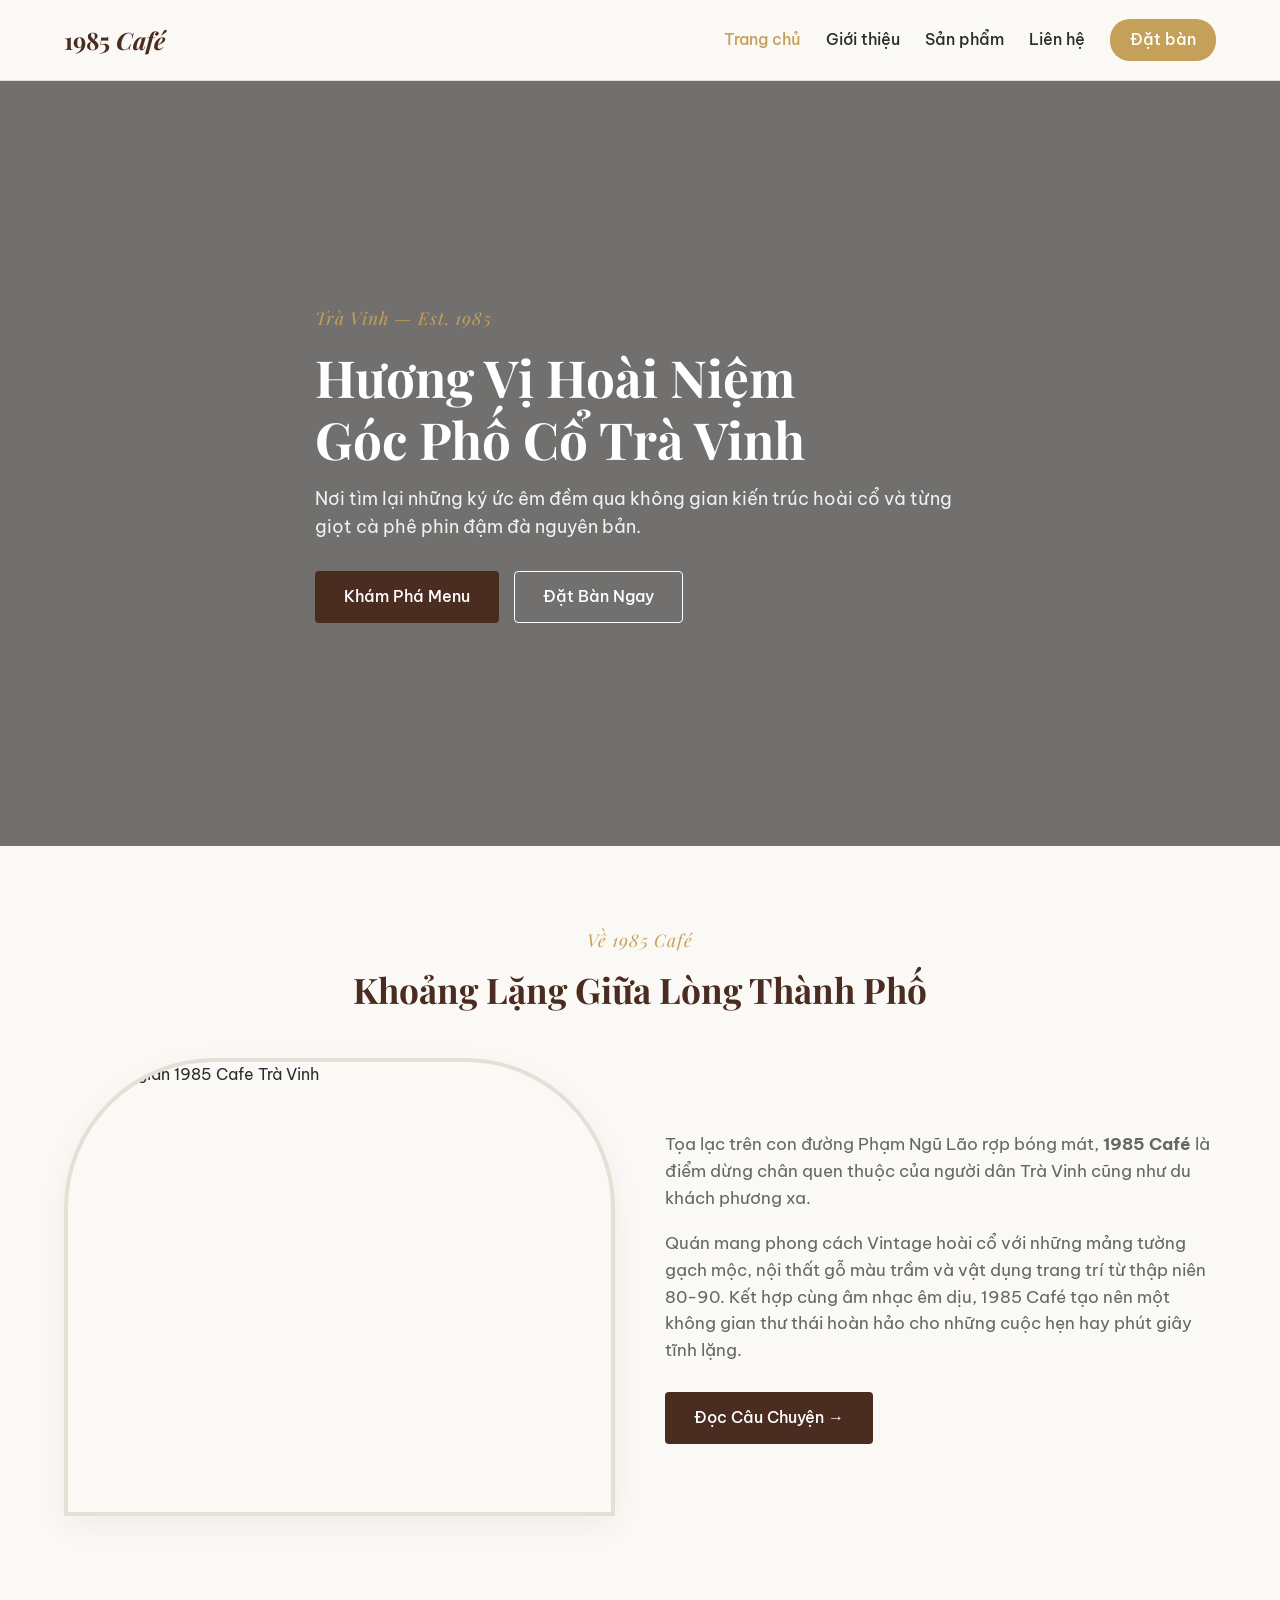
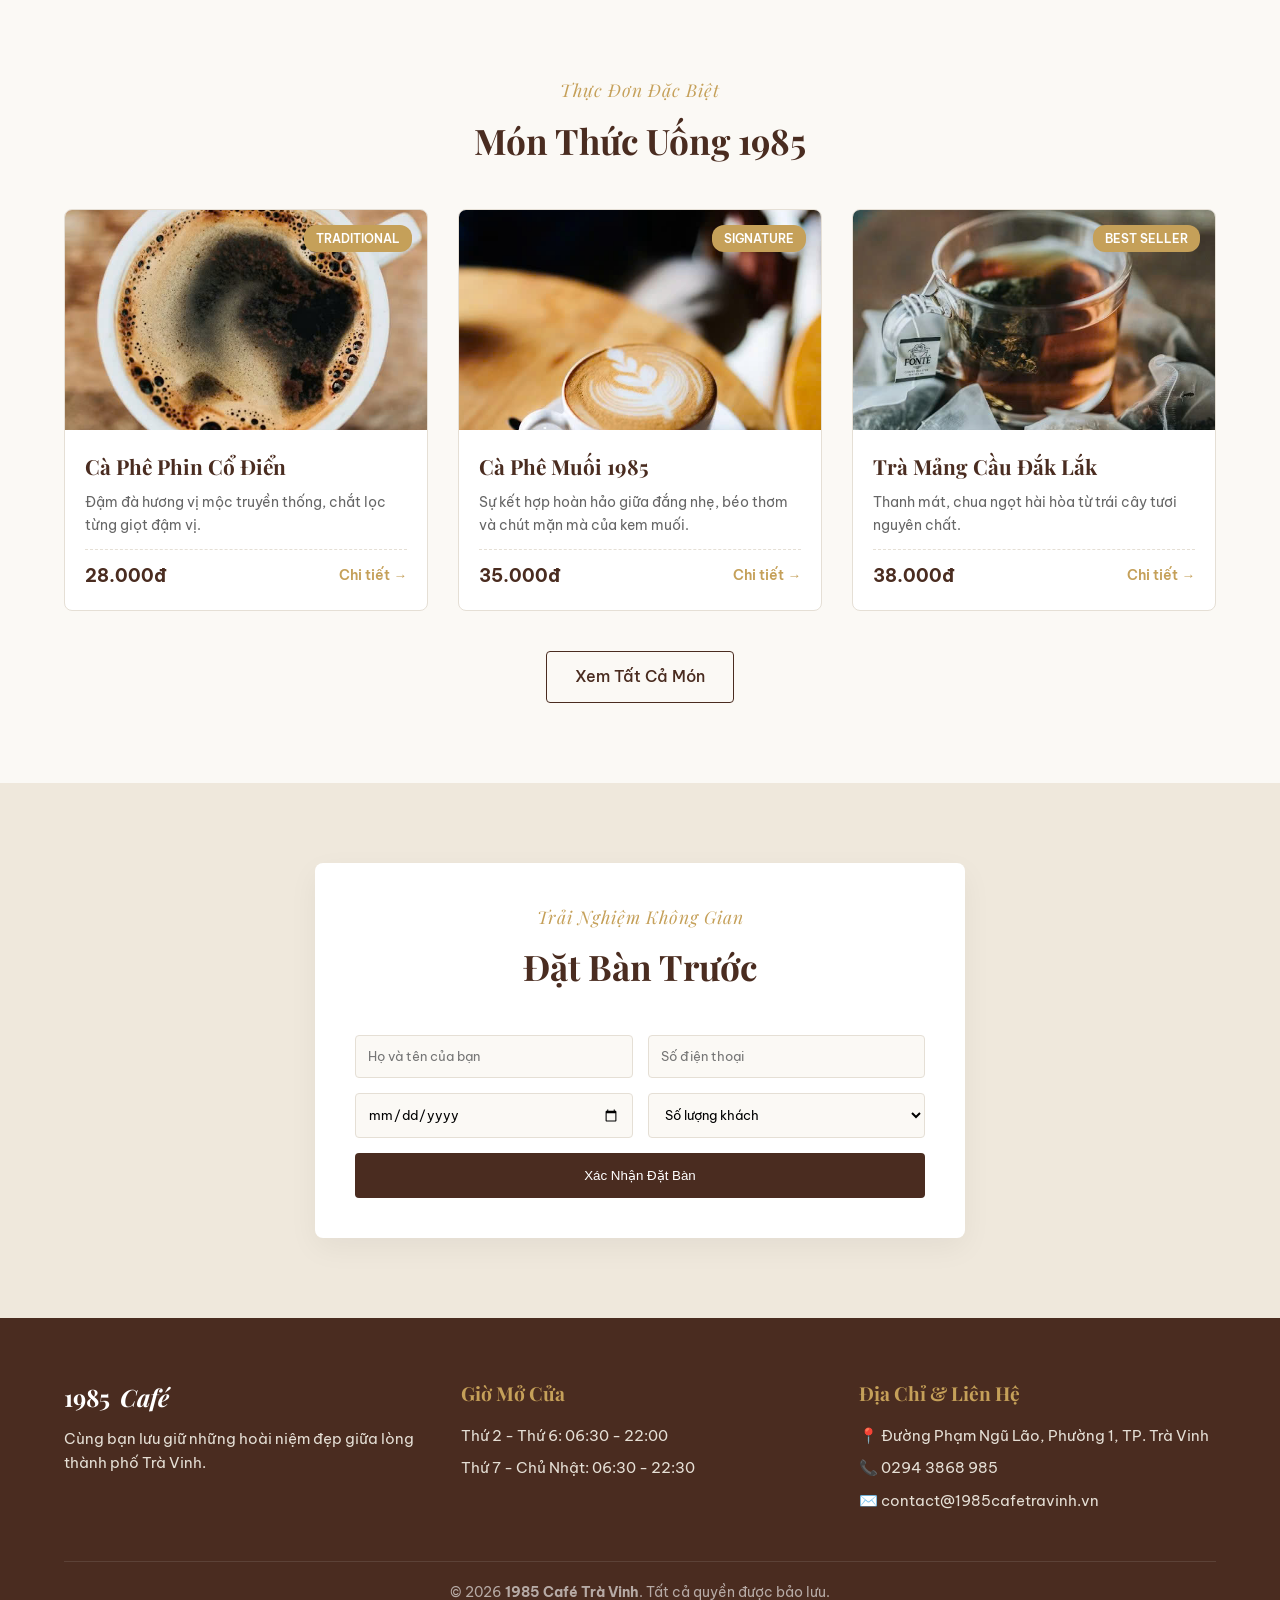
==== index.html @ 1c842d59 "A" ====
<!DOCTYPE html>
<html lang="vi">
<head>
  <meta charset="UTF-8">
  <meta name="viewport" content="width=device-width, initial-scale=1.0">
  <title>1985 Café Trà Vinh - Không Gian Cổ Điển & Hương Vị Hoài Niệm</title>
  
  <!-- Google Fonts: Playfair Display (Serif cổ điển) & Be Vietnam Pro (Sans-serif) -->
  <link rel="preconnect" href="https://fonts.googleapis.com">
  <link rel="preconnect" href="https://fonts.gstatic.com" crossorigin>
  <link href="https://fonts.googleapis.com/css2?family=Be+Vietnam+Pro:wght@300;400;500;600&family=Playfair+Display:ital,wght@0,600;0,700;1,400&display=swap" rel="stylesheet">
  
  <!-- CSS -->
  <link rel="stylesheet" href="css/style.css">
</head>
<body>

  <!-- ==========================================
       1. HEADER / NAVIGATION
       ========================================== -->
  <header class="header">
    <div class="container nav-container">
      <a href="index.html" class="logo">
        <img src="assets/logo.jpg" alt="1985 Cafe Logo" class="logo-img" onerror="this.style.display='none'">
        <span>1985 <i>Café</i></span>
      </a>
      
      <nav class="nav-menu">
        <a href="index.html" class="nav-link active">Trang chủ</a>
        <a href="html/gioi-thieu.html" class="nav-link">Giới thiệu</a>
        <a href="html/san-pham.html" class="nav-link">Sản phẩm</a>
        <a href="html/lien-he.html" class="nav-link">Liên hệ</a>
        <a href="#booking" class="nav-link btn-gold">Đặt bàn</a>
      </nav>
    </div>
  </header>

  <!-- ==========================================
       2. HERO SECTION
       ========================================== -->
  <section class="hero">
    <div class="hero-overlay"></div>
    <div class="container hero-content">
      <span class="sub-title">Trà Vinh — Est. 1985</span>
      <h1 class="classic-title">Hương Vị Hoài Niệm<br>Góc Phố Cổ Trà Vinh</h1>
      <p class="hero-desc">Nơi tìm lại những ký ức êm đềm qua không gian kiến trúc hoài cổ và từng giọt cà phê phin đậm đà nguyên bản.</p>
      <div class="hero-btns">
        <a href="html/san-pham.html" class="btn btn-primary">Khám Phá Menu</a>
        <a href="#booking" class="btn btn-outline">Đặt Bàn Ngay</a>
      </div>
    </div>
  </section>

  <!-- ==========================================
       3. CÂU CHUYỆN / GIỚI THIỆU QUÁN
       ========================================== -->
  <section class="section-padding container">
    <div class="text-center">
      <span class="sub-title">Về 1985 Café</span>
      <h2 class="section-title">Khoảng Lặng Giữa Lòng Thành Phố</h2>
    </div>
    <div class="about-grid">
      <div class="arch-card">
        <img src="https://images.unsplash.com/photo-1554118811-1e0d58224f24?auto=format&fit=crop&w=800&q=80" alt="Không gian 1985 Cafe Trà Vinh">
      </div>
      <div class="about-text">
        <p>Tọa lạc trên con đường Phạm Ngũ Lão rợp bóng mát, <strong>1985 Café</strong> là điểm dừng chân quen thuộc của người dân Trà Vinh cũng như du khách phương xa.</p>
        <p>Quán mang phong cách Vintage hoài cổ với những mảng tường gạch mộc, nội thất gỗ màu trầm và vật dụng trang trí từ thập niên 80-90. Kết hợp cùng âm nhạc êm dịu, 1985 Café tạo nên một không gian thư thái hoàn hảo cho những cuộc hẹn hay phút giây tĩnh lặng.</p>
        <a href="html/gioi-thieu.html" class="btn btn-primary" style="margin-top: 10px;">Đọc Câu Chuyện &rarr;</a>
      </div>
    </div>
  </section>

  <!-- ==========================================
       4. SẢN PHẨM NỔI BẬT (Đã truyền ID sang chi-tiet.html)
       ========================================== -->
  <section class="section-padding container">
    <div class="text-center">
      <span class="sub-title">Thực Đơn Đặc Biệt</span>
      <h2 class="section-title">Món Thức Uống 1985</h2>
    </div>

    <div class="menu-grid">
      <!-- Món 1: ID = 1 -->
      <div class="menu-card">
        <div class="card-img">
        <img src="assets/cafe-den.jpg" alt="Cà Phê Phin 1985" alt="Cà Phê Phin 1985">
          <span class="badge">Traditional</span>
        </div>
        <div class="card-body">
          <h3 class="item-title">Cà Phê Phin Cổ Điển</h3>
          <p class="item-desc">Đậm đà hương vị mộc truyền thống, chắt lọc từng giọt đậm vị.</p>
          <div class="card-footer">
            <span class="item-price">28.000đ</span>
            <!-- Truyền id=1 vào URL -->
            <a href="html/chi-tiet.html?id=1" class="link-detail">Chi tiết &rarr;</a>
          </div>
        </div>
      </div>

      <!-- Món 2: ID = 2 -->
      <div class="menu-card">
        <div class="card-img">
          <img src="assets/cafe-muoi-1985.jpg" alt="Cà Phê Muối" alt="Cà Phê Muối">
          <span class="badge">Signature</span>
        </div>
        <div class="card-body">
          <h3 class="item-title">Cà Phê Muối 1985</h3>
          <p class="item-desc">Sự kết hợp hoàn hảo giữa đắng nhẹ, béo thơm và chút mặn mà của kem muối.</p>
          <div class="card-footer">
            <span class="item-price">35.000đ</span>
            <!-- Truyền id=2 vào URL -->
            <a href="html/chi-tiet.html?id=2" class="link-detail">Chi tiết &rarr;</a>
          </div>
        </div>
      </div>

      <!-- Món 3: ID = 3 -->
      <div class="menu-card">
        <div class="card-img">
          <img src="../assets/tra-mang-cau-dak-lak.jpg" alt="Trà Trái Cây">
          <span class="badge">Best Seller</span>
        </div>
        <div class="card-body">
          <h3 class="item-title">Trà Mảng Cầu Đắk Lắk</h3>
          <p class="item-desc">Thanh mát, chua ngọt hài hòa từ trái cây tươi nguyên chất.</p>
          <div class="card-footer">
            <span class="item-price">38.000đ</span>
            <!-- Truyền id=3 vào URL -->
            <a href="html/chi-tiet.html?id=3" class="link-detail">Chi tiết &rarr;</a>
          </div>
        </div>
      </div>
    </div>

    <div class="text-center" style="margin-top: 40px;">
      <a href="html/san-pham.html" class="btn btn-outline" style="color: var(--primary-color); border-color: var(--primary-color);">Xem Tất Cả Món</a>
    </div>
  </section>

  <!-- ==========================================
       5. ĐẶT BÀN TRỰC TUYẾN
       ========================================== -->
  <section id="booking" class="section-padding">
    <div class="container">
      <div class="booking-box">
        <div class="text-center">
          <span class="sub-title">Trải Nghiệm Không Gian</span>
          <h2 class="section-title">Đặt Bàn Trước</h2>
        </div>
        <form class="booking-form" id="bookingForm">
          <div class="form-group">
            <input type="text" placeholder="Họ và tên của bạn" required>
          </div>
          <div class="form-group">
            <input type="tel" placeholder="Số điện thoại" required>
          </div>
          <div class="form-group">
            <input type="date" required>
          </div>
          <div class="form-group">
            <select required>
              <option value="" disabled selected>Số lượng khách</option>
              <option value="1-2">1 - 2 Người</option>
              <option value="3-5">3 - 5 Người</option>
              <option value="5+">Nhóm trên 5 người</option>
            </select>
          </div>
          <button type="submit" class="btn btn-primary btn-full">Xác Nhận Đặt Bàn</button>
        </form>
      </div>
    </div>
  </section>

  <!-- ==========================================
       6. FOOTER
       ========================================== -->
  <footer class="footer">
    <div class="container footer-grid">
      <div class="footer-col">
        <a href="index.html" class="logo text-white">1985 <i>Café</i></a>
        <p style="margin-top: 10px;">Cùng bạn lưu giữ những hoài niệm đẹp giữa lòng thành phố Trà Vinh.</p>
      </div>
      <div class="footer-col">
        <h4>Giờ Mở Cửa</h4>
        <p>Thứ 2 - Thứ 6: 06:30 - 22:00</p>
        <p>Thứ 7 - Chủ Nhật: 06:30 - 22:30</p>
      </div>
      <div class="footer-col">
        <h4>Địa Chỉ & Liên Hệ</h4>
        <p>📍 Đường Phạm Ngũ Lão, Phường 1, TP. Trà Vinh</p>
        <p>📞 0294 3868 985</p>
        <p>✉️ contact@1985cafetravinh.vn</p>
      </div>
    </div>
    
    <div class="footer-bottom text-center">
      <p>&copy; <span id="current-year"></span> <strong>1985 Café Trà Vinh</strong>. Tất cả quyền được bảo lưu.</p>
    </div>
  </footer>

  <!-- Script tự động cập nhật năm -->
  <script>
    document.getElementById('current-year').textContent = new Date().getFullYear();
  </script>

  <!-- JS chung -->
  <script src="js/script.js"></script>
</body>
</html>
---- css/style.css ----
/*1. VARIABLES & RESET (Cấu hình chung)*/
:root {
  --primary-color: #4a2c20;      /* Nâu đậm mộc mạc */
  --secondary-color: #c5a059;    /* Vàng đồng / Cổ điển */
  --bg-cream: #fbf9f5;           /* Màu kem ấm áp */
  --bg-card: #ffffff;            /* Trắng thẻ card */
  --text-main: #2c2c2c;          /* Chữ xám đen mềm mắt */
  --text-muted: #666666;         /* Chữ phụ */
  --border-color: #e5dfd5;       /* Đường viền nhẹ */
  
  --font-serif: 'Playfair Display', Georgia, serif;
  --font-sans: 'Be Vietnam Pro', sans-serif;
  
  --transition: all 0.3s ease;
}

* {
  margin: 0;
  padding: 0;
  box-sizing: border-box;
}

html {
  scroll-behavior: smooth;
}

body {
  font-family: var(--font-sans);
  background-color: var(--bg-cream);
  color: var(--text-main);
  line-height: 1.6;
}

a {
  text-decoration: none;
  color: inherit;
  transition: var(--transition);
}

img {
  max-width: 100%;
  height: auto;
  display: block;
}

/*2. REUSABLE CLASSES & LAYOUT */
.container {
  width: 90%;
  max-width: 1200px;
  margin: 0 auto;
}

.section-padding {
  padding: 80px 0;
}

.text-center {
  text-align: center;
}

.sub-title {
  font-family: var(--font-serif);
  color: var(--secondary-color);
  font-size: 1.1rem;
  font-style: italic;
  letter-spacing: 1px;
  display: block;
  margin-bottom: 8px;
}

.section-title {
  font-family: var(--font-serif);
  font-size: 2.2rem;
  color: var(--primary-color);
  margin-bottom: 40px;
  position: relative;
}

/* Dynamic Buttons */
.btn {
  display: inline-block;
  padding: 12px 28px;
  border-radius: 4px;
  font-weight: 500;
  cursor: pointer;
  border: 1px solid transparent;
  transition: var(--transition);
}

.btn-primary {
  background-color: var(--primary-color);
  color: #ffffff;
}

.btn-primary:hover {
  background-color: #351f16;
}

.btn-outline {
  border-color: #ffffff;
  color: #ffffff;
}

.btn-outline:hover {
  background-color: #ffffff;
  color: var(--primary-color);
}

.btn-gold {
  background-color: var(--secondary-color);
  color: #ffffff !important;
  border-radius: 20px;
  padding: 8px 20px;
}

.btn-gold:hover {
  background-color: #b08d48;
}

/* 3. ( HEADER / NAVIGATION ) */
.header {
  background-color: rgba(251, 249, 245, 0.95);
  position: sticky;
  top: 0;
  z-index: 1000;
  border-bottom: 1px solid var(--border-color);
  backdrop-filter: blur(5px);
}

.nav-container {
  display: flex;
  justify-content: space-between;
  align-items: center;
  height: 80px;
}

.logo {
  display: flex;
  align-items: center;
  gap: 10px;
  font-family: var(--font-serif);
  font-size: 1.5rem;
  font-weight: 700;
  color: var(--primary-color);
}

.logo-img {
  height: 45px;
  width: auto;
  border-radius: 50%;
}

.nav-menu {
  display: flex;
  align-items: center;
  gap: 25px;
}

.nav-link {
  font-weight: 500;
  color: var(--text-main);
}

.nav-link:hover,
.nav-link.active {
  color: var(--secondary-color);
}

/*4. HERO SECTION (BANNER)*/
.hero {
  position: relative;
  height: 85vh;
  min-height: 500px;
  background: url('https://images.unsplash.com/photo-1442512595331-e89e73853f31?auto=format&fit=crop&w=1600&q=80') center/cover no-repeat;
  display: flex;
  align-items: center;
}

.hero-overlay {
  position: absolute;
  top: 0;
  left: 0;
  width: 100%;
  height: 100%;
  background: rgba(0, 0, 0, 0.55);
}

.hero-content {
  position: relative;
  z-index: 2;
  color: #ffffff;
  max-width: 650px;
}

.classic-title {
  font-family: var(--font-serif);
  font-size: 3.2rem;
  line-height: 1.2;
  margin: 15px 0;
}

.hero-desc {
  font-size: 1.1rem;
  margin-bottom: 30px;
  opacity: 0.9;
}

.hero-btns {
  display: flex;
  gap: 15px;
}

/*5. ABOUT SECTION*/
.about-grid {
  display: grid;
  grid-template-columns: 1fr 1fr;
  gap: 50px;
  align-items: center;
}

.arch-card {
  overflow: hidden;
  border-radius: 150px 150px 0 0; /* Khung vòm cổ điển */
  border: 4px solid var(--border-color);
  box-shadow: 0 10px 30px rgba(0,0,0,0.05);
}

.arch-card img {
  width: 100%;
  height: 450px;
  object-fit: cover;
  transition: transform 0.5s ease;
}

.arch-card:hover img {
  transform: scale(1.05);
}

.about-text p {
  margin-bottom: 18px;
  color: var(--text-muted);
  font-size: 1.05rem;
}

/*6. MENU / FEATURED PRODUCTS*/
.menu-grid {
  display: grid;
  grid-template-columns: repeat(auto-fit, minmax(300px, 1fr));
  gap: 30px;
}

.menu-card {
  background-color: var(--bg-card);
  border-radius: 8px;
  overflow: hidden;
  border: 1px solid var(--border-color);
  transition: var(--transition);
}

.menu-card:hover {
  transform: translateY(-5px);
  box-shadow: 0 12px 25px rgba(0,0,0,0.08);
}

.card-img {
  position: relative;
  height: 220px;
}

.card-img img {
  width: 100%;
  height: 100%;
  object-fit: cover;
}

.badge {
  position: absolute;
  top: 15px;
  right: 15px;
  background-color: var(--secondary-color);
  color: #ffffff;
  padding: 4px 12px;
  font-size: 0.75rem;
  text-transform: uppercase;
  border-radius: 12px;
  font-weight: 600;
}

.card-body {
  padding: 20px;
}

.item-title {
  font-family: var(--font-serif);
  font-size: 1.3rem;
  color: var(--primary-color);
  margin-bottom: 8px;
}

.item-desc {
  font-size: 0.9rem;
  color: var(--text-muted);
  margin-bottom: 18px;
  height: 40px;
}

.card-footer {
  display: flex;
  justify-content: space-between;
  align-items: center;
  border-top: 1px dashed var(--border-color);
  padding-top: 12px;
}

.item-price {
  font-weight: 700;
  color: var(--primary-color);
  font-size: 1.1rem;
}

.link-detail {
  font-size: 0.85rem;
  color: var(--secondary-color);
  font-weight: 600;
}

/*7. RESERVATION FORM (ĐẶT BÀN)*/
#booking {
  background-color: #efe8dc;
}

.booking-box {
  max-width: 650px;
  margin: 0 auto;
  background-color: var(--bg-card);
  padding: 40px;
  border-radius: 8px;
  box-shadow: 0 10px 30px rgba(0,0,0,0.05);
}

.booking-form {
  display: grid;
  grid-template-columns: 1fr 1fr;
  gap: 15px;
  margin-top: 20px;
}

.booking-form .form-group:nth-child(1),
.booking-form .form-group:nth-child(2) {
  grid-column: span 1;
}

.form-group input,
.form-group select {
  width: 100%;
  padding: 12px;
  border: 1px solid var(--border-color);
  border-radius: 4px;
  outline: none;
  font-family: var(--font-sans);
  background-color: var(--bg-cream);
}

.form-group input:focus,
.form-group select:focus {
  border-color: var(--secondary-color);
}

.btn-full {
  grid-column: span 2;
  width: 100%;
  padding: 14px;
}

/* 8. FOOTER */
.footer {
  background-color: var(--primary-color);
  color: #e5dfd5;
  padding-top: 60px;
}

.footer-grid {
  display: grid;
  grid-template-columns: repeat(auto-fit, minmax(250px, 1fr));
  gap: 40px;
  padding-bottom: 40px;
  border-bottom: 1px solid rgba(255,255,255,0.1);
}

.text-white {
  color: #ffffff !important;
}

.footer-col h4 {
  font-family: var(--font-serif);
  color: var(--secondary-color);
  font-size: 1.2rem;
  margin-bottom: 15px;
}

.footer-col p {
  margin-bottom: 8px;
  font-size: 0.95rem;
}

.footer-bottom {
  padding: 20px 0;
  font-size: 0.85rem;
  color: rgba(255,255,255,0.6);
}

/*9. RESPONSIVE DESIGN (Tối ưu thiết bị di động)*/
@media (max-width: 768px) {
  .classic-title {
    font-size: 2.3rem;
  }
  
  .about-grid {
    grid-template-columns: 1fr;
  }
  
  .booking-form {
    grid-template-columns: 1fr;
  }
  
  .booking-form .form-group,
  .btn-full {
    grid-column: span 1;
  }
  
  .nav-menu {
    gap: 12px;
    font-size: 0.9rem;
  }
  
  .btn-gold {
    padding: 6px 14px;
  }
}
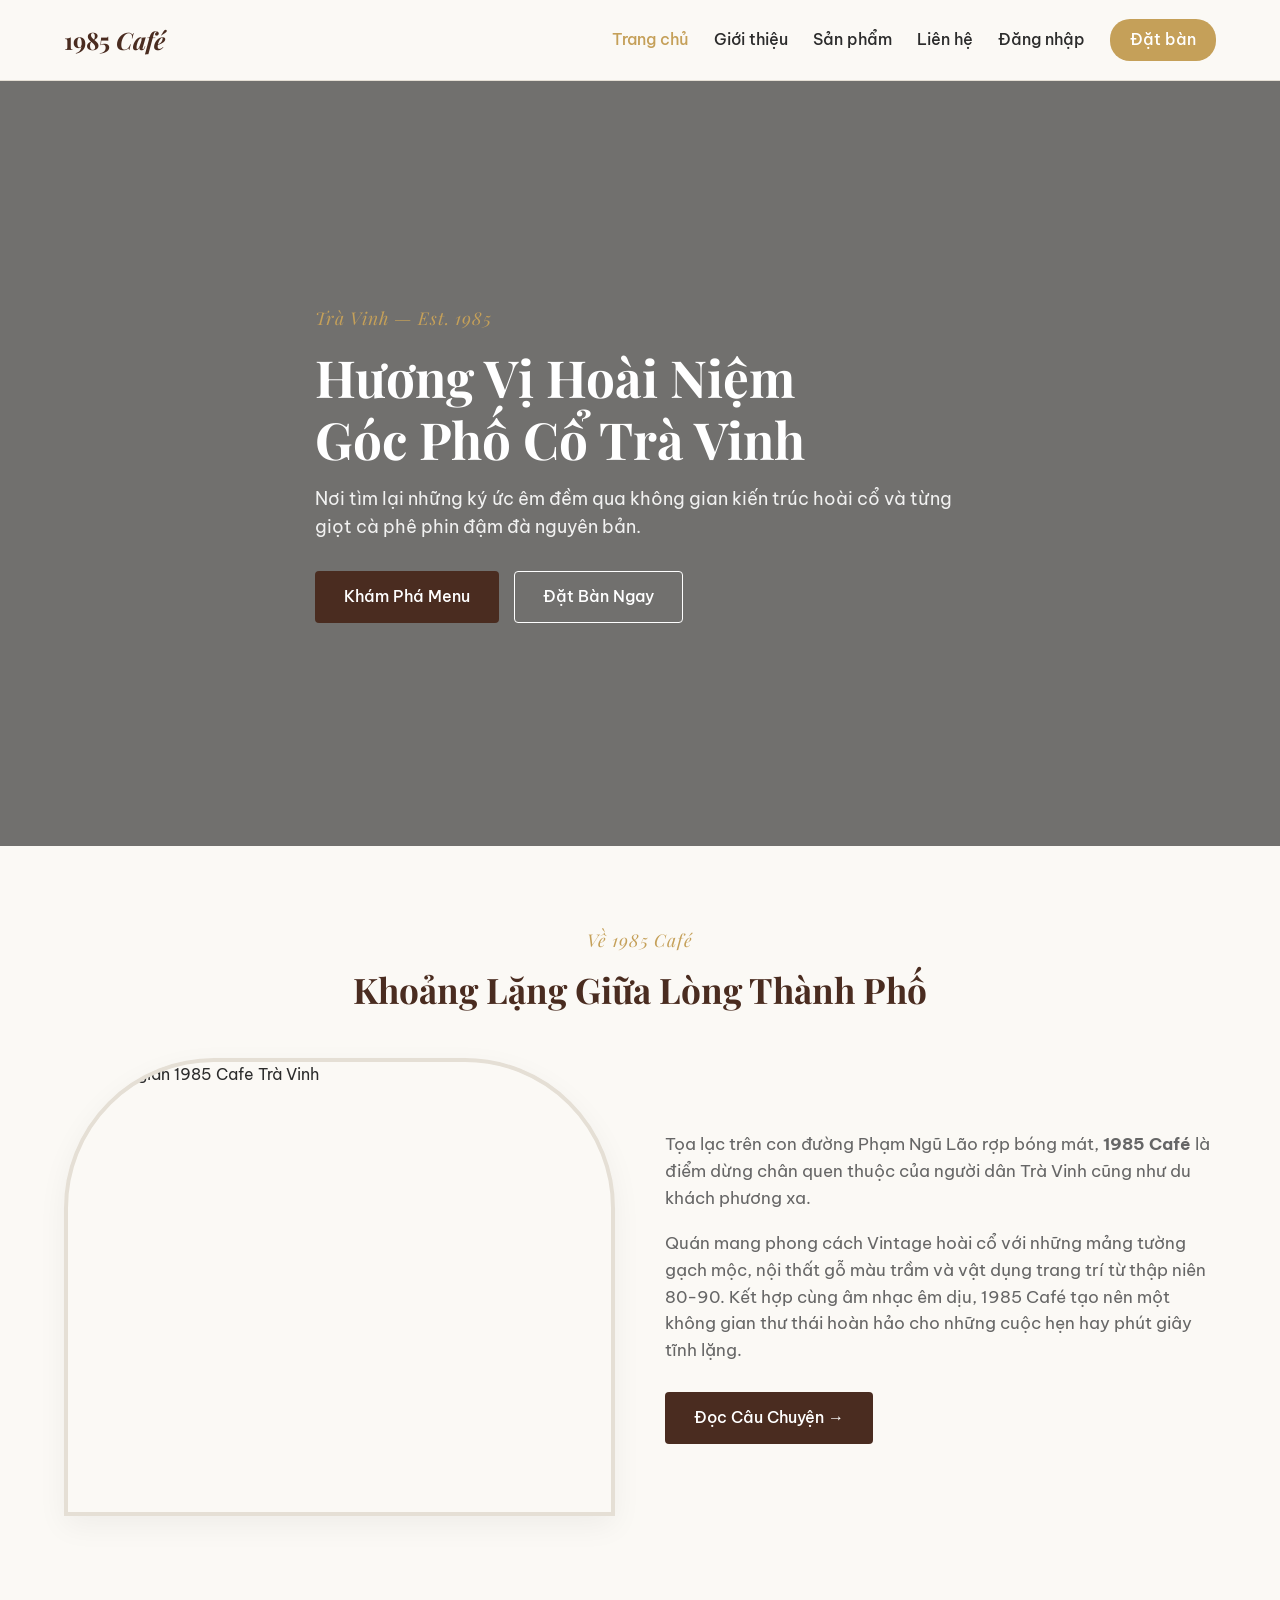
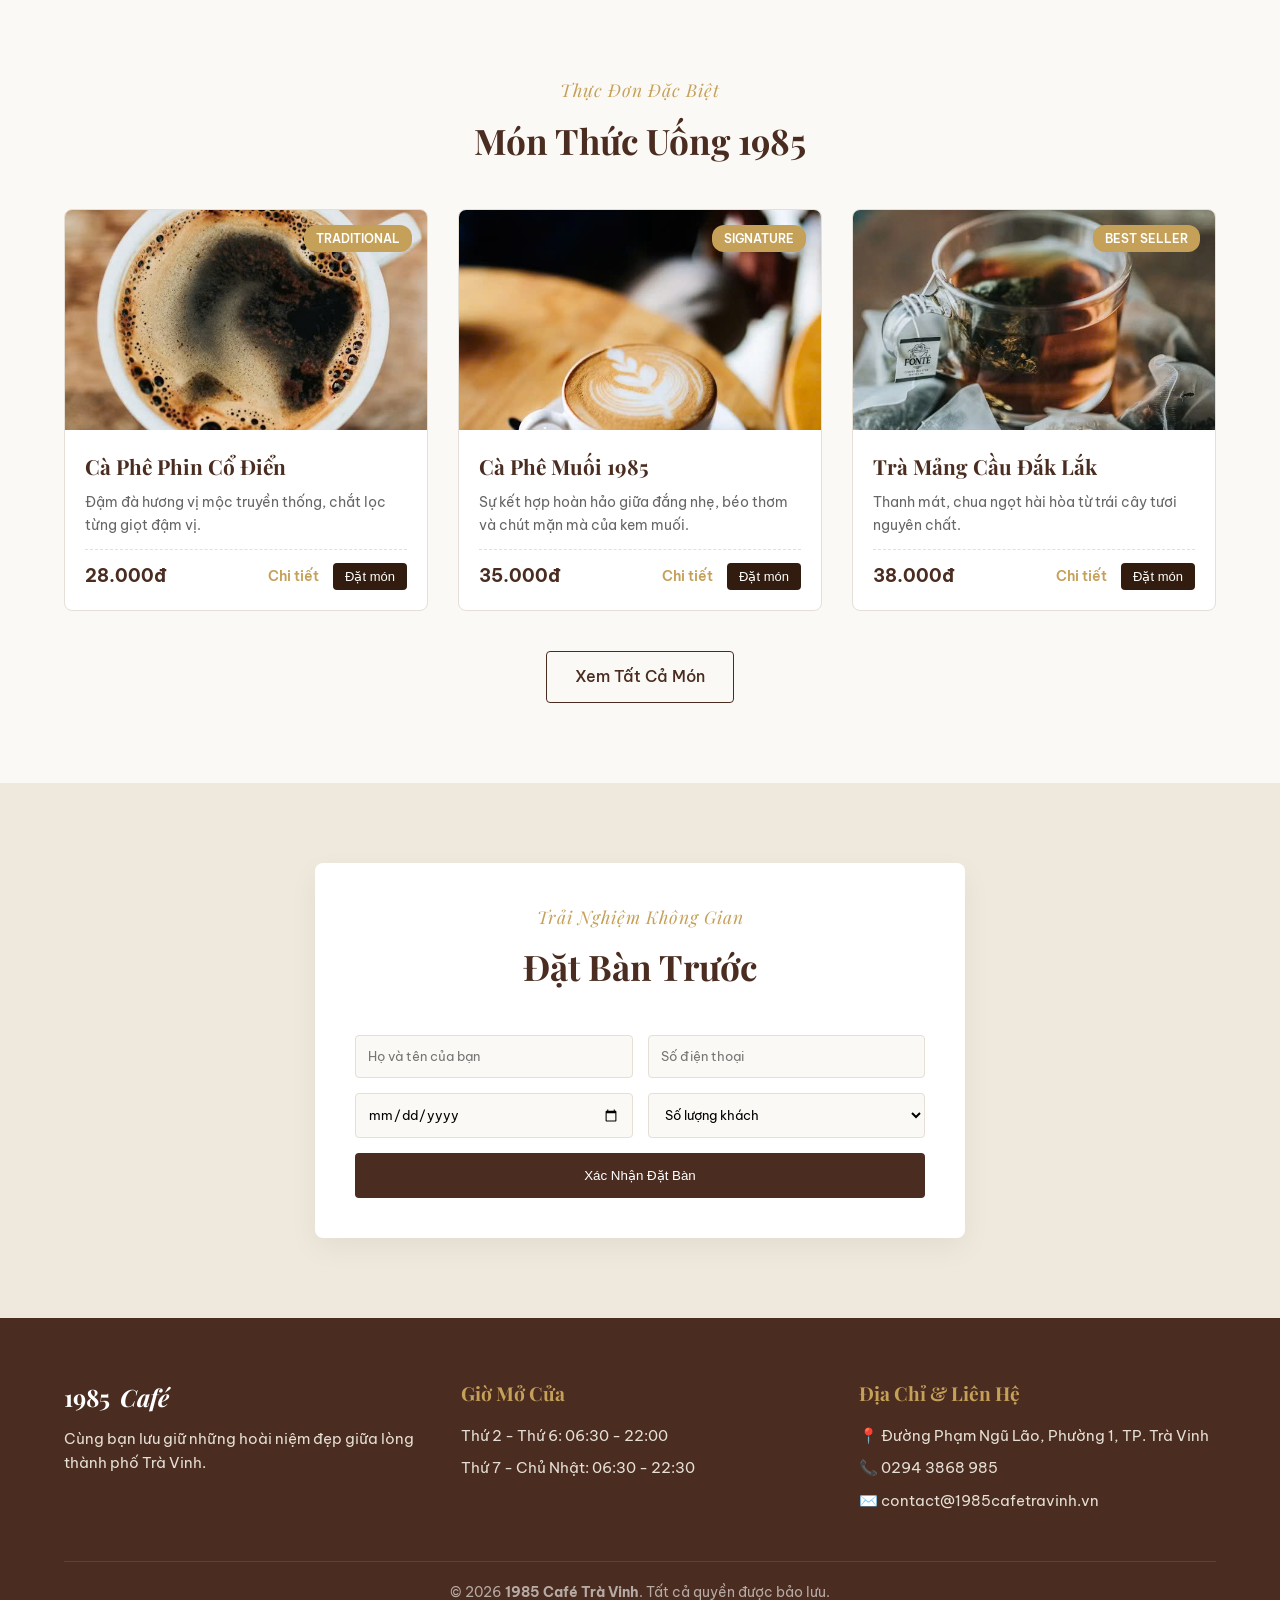
==== commit a8111783: "Cập nhật website" ====
--- a/index.html
+++ b/index.html
@@ -5,7 +5,7 @@
   <meta name="viewport" content="width=device-width, initial-scale=1.0">
   <title>1985 Café Trà Vinh - Không Gian Cổ Điển & Hương Vị Hoài Niệm</title>
   
-  <!-- Google Fonts: Playfair Display (Serif cổ điển) & Be Vietnam Pro (Sans-serif) -->
+  <!-- Google Fonts -->
   <link rel="preconnect" href="https://fonts.googleapis.com">
   <link rel="preconnect" href="https://fonts.gstatic.com" crossorigin>
   <link href="https://fonts.googleapis.com/css2?family=Be+Vietnam+Pro:wght@300;400;500;600&family=Playfair+Display:ital,wght@0,600;0,700;1,400&display=swap" rel="stylesheet">
@@ -16,8 +16,8 @@
 <body>
 
   <!-- ==========================================
-       1. HEADER / NAVIGATION
-       ========================================== -->
+        1. HEADER / NAVIGATION
+        ========================================== -->
   <header class="header">
     <div class="container nav-container">
       <a href="index.html" class="logo">
@@ -30,14 +30,18 @@
         <a href="html/gioi-thieu.html" class="nav-link">Giới thiệu</a>
         <a href="html/san-pham.html" class="nav-link">Sản phẩm</a>
         <a href="html/lien-he.html" class="nav-link">Liên hệ</a>
+        
+        <!-- Nút Đăng nhập / Tự động chuyển thành Quản trị Admin hoặc Tên Khách hàng -->
+        <a href="login.html" class="nav-link auth-link" id="auth-link">Đăng nhập</a>
+
         <a href="#booking" class="nav-link btn-gold">Đặt bàn</a>
       </nav>
     </div>
   </header>
 
   <!-- ==========================================
-       2. HERO SECTION
-       ========================================== -->
+        2. HERO SECTION
+        ========================================== -->
   <section class="hero">
     <div class="hero-overlay"></div>
     <div class="container hero-content">
@@ -52,8 +56,8 @@
   </section>
 
   <!-- ==========================================
-       3. CÂU CHUYỆN / GIỚI THIỆU QUÁN
-       ========================================== -->
+        3. CÂU CHUYỆN / GIỚI THIỆU QUÁN
+        ========================================== -->
   <section class="section-padding container">
     <div class="text-center">
       <span class="sub-title">Về 1985 Café</span>
@@ -72,8 +76,8 @@
   </section>
 
   <!-- ==========================================
-       4. SẢN PHẨM NỔI BẬT (Đã truyền ID sang chi-tiet.html)
-       ========================================== -->
+        4. SẢN PHẨM NỔI BẬT
+        ========================================== -->
   <section class="section-padding container">
     <div class="text-center">
       <span class="sub-title">Thực Đơn Đặc Biệt</span>
@@ -84,16 +88,18 @@
       <!-- Món 1: ID = 1 -->
       <div class="menu-card">
         <div class="card-img">
-        <img src="assets/cafe-den.jpg" alt="Cà Phê Phin 1985" alt="Cà Phê Phin 1985">
+          <img src="assets/cafe-den.jpg" alt="Cà Phê Phin 1985">
           <span class="badge">Traditional</span>
         </div>
         <div class="card-body">
           <h3 class="item-title">Cà Phê Phin Cổ Điển</h3>
           <p class="item-desc">Đậm đà hương vị mộc truyền thống, chắt lọc từng giọt đậm vị.</p>
-          <div class="card-footer">
+          <div class="card-footer" style="display: flex; justify-content: space-between; align-items: center;">
             <span class="item-price">28.000đ</span>
-            <!-- Truyền id=1 vào URL -->
-            <a href="html/chi-tiet.html?id=1" class="link-detail">Chi tiết &rarr;</a>
+            <div>
+              <a href="html/chi-tiet.html?id=1" class="link-detail" style="margin-right: 10px;">Chi tiết</a>
+              <button onclick="orderDish('Cà Phê Phin Cổ Điển', '28.000đ')" style="background-color: #311c0f; color: #fff; border: none; padding: 6px 12px; border-radius: 4px; cursor: pointer; font-size: 13px;">Đặt món</button>
+            </div>
           </div>
         </div>
       </div>
@@ -101,33 +107,37 @@
       <!-- Món 2: ID = 2 -->
       <div class="menu-card">
         <div class="card-img">
-          <img src="assets/cafe-muoi-1985.jpg" alt="Cà Phê Muối" alt="Cà Phê Muối">
+          <img src="assets/cafe-muoi-1985.jpg" alt="Cà Phê Muối">
           <span class="badge">Signature</span>
         </div>
         <div class="card-body">
           <h3 class="item-title">Cà Phê Muối 1985</h3>
           <p class="item-desc">Sự kết hợp hoàn hảo giữa đắng nhẹ, béo thơm và chút mặn mà của kem muối.</p>
-          <div class="card-footer">
+          <div class="card-footer" style="display: flex; justify-content: space-between; align-items: center;">
             <span class="item-price">35.000đ</span>
-            <!-- Truyền id=2 vào URL -->
-            <a href="html/chi-tiet.html?id=2" class="link-detail">Chi tiết &rarr;</a>
-          </div>
-        </div>
-      </div>
-
-      <!-- Món 3: ID = 3 -->
+            <div>
+              <a href="html/chi-tiet.html?id=2" class="link-detail" style="margin-right: 10px;">Chi tiết</a>
+              <button onclick="orderDish('Cà Phê Muối 1985', '35.000đ')" style="background-color: #311c0f; color: #fff; border: none; padding: 6px 12px; border-radius: 4px; cursor: pointer; font-size: 13px;">Đặt món</button>
+            </div>
+          </div>
+        </div>
+      </div>
+
+      <!-- Món 3: ID = 7 (Trà Mảng Cầu) -->
       <div class="menu-card">
         <div class="card-img">
-          <img src="../assets/tra-mang-cau-dak-lak.jpg" alt="Trà Trái Cây">
+          <img src="assets/tra-mang-cau-dak-lak.jpg" alt="Trà Trái Cây">
           <span class="badge">Best Seller</span>
         </div>
         <div class="card-body">
           <h3 class="item-title">Trà Mảng Cầu Đắk Lắk</h3>
           <p class="item-desc">Thanh mát, chua ngọt hài hòa từ trái cây tươi nguyên chất.</p>
-          <div class="card-footer">
+          <div class="card-footer" style="display: flex; justify-content: space-between; align-items: center;">
             <span class="item-price">38.000đ</span>
-            <!-- Truyền id=3 vào URL -->
-            <a href="html/chi-tiet.html?id=3" class="link-detail">Chi tiết &rarr;</a>
+            <div>
+              <a href="html/chi-tiet.html?id=7" class="link-detail" style="margin-right: 10px;">Chi tiết</a>
+              <button onclick="orderDish('Trà Mảng Cầu Đắk Lắk', '38.000đ')" style="background-color: #311c0f; color: #fff; border: none; padding: 6px 12px; border-radius: 4px; cursor: pointer; font-size: 13px;">Đặt món</button>
+            </div>
           </div>
         </div>
       </div>
@@ -139,8 +149,8 @@
   </section>
 
   <!-- ==========================================
-       5. ĐẶT BÀN TRỰC TUYẾN
-       ========================================== -->
+        5. ĐẶT BÀN TRỰC TUYẾN
+        ========================================== -->
   <section id="booking" class="section-padding">
     <div class="container">
       <div class="booking-box">
@@ -148,7 +158,7 @@
           <span class="sub-title">Trải Nghiệm Không Gian</span>
           <h2 class="section-title">Đặt Bàn Trước</h2>
         </div>
-        <form class="booking-form" id="bookingForm">
+        <form class="booking-form" id="bookingForm" onsubmit="event.preventDefault(); alert('Cảm ơn bạn đã đặt bàn! Chúng tôi sẽ liên hệ xác nhận sớm.');">
           <div class="form-group">
             <input type="text" placeholder="Họ và tên của bạn" required>
           </div>
@@ -173,8 +183,8 @@
   </section>
 
   <!-- ==========================================
-       6. FOOTER
-       ========================================== -->
+        6. FOOTER
+        ========================================== -->
   <footer class="footer">
     <div class="container footer-grid">
       <div class="footer-col">
@@ -199,12 +209,7 @@
     </div>
   </footer>
 
-  <!-- Script tự động cập nhật năm -->
-  <script>
-    document.getElementById('current-year').textContent = new Date().getFullYear();
-  </script>
-
-  <!-- JS chung -->
+  <!-- JavaScript liên kết hệ thống -->
   <script src="js/script.js"></script>
 </body>
 </html>
